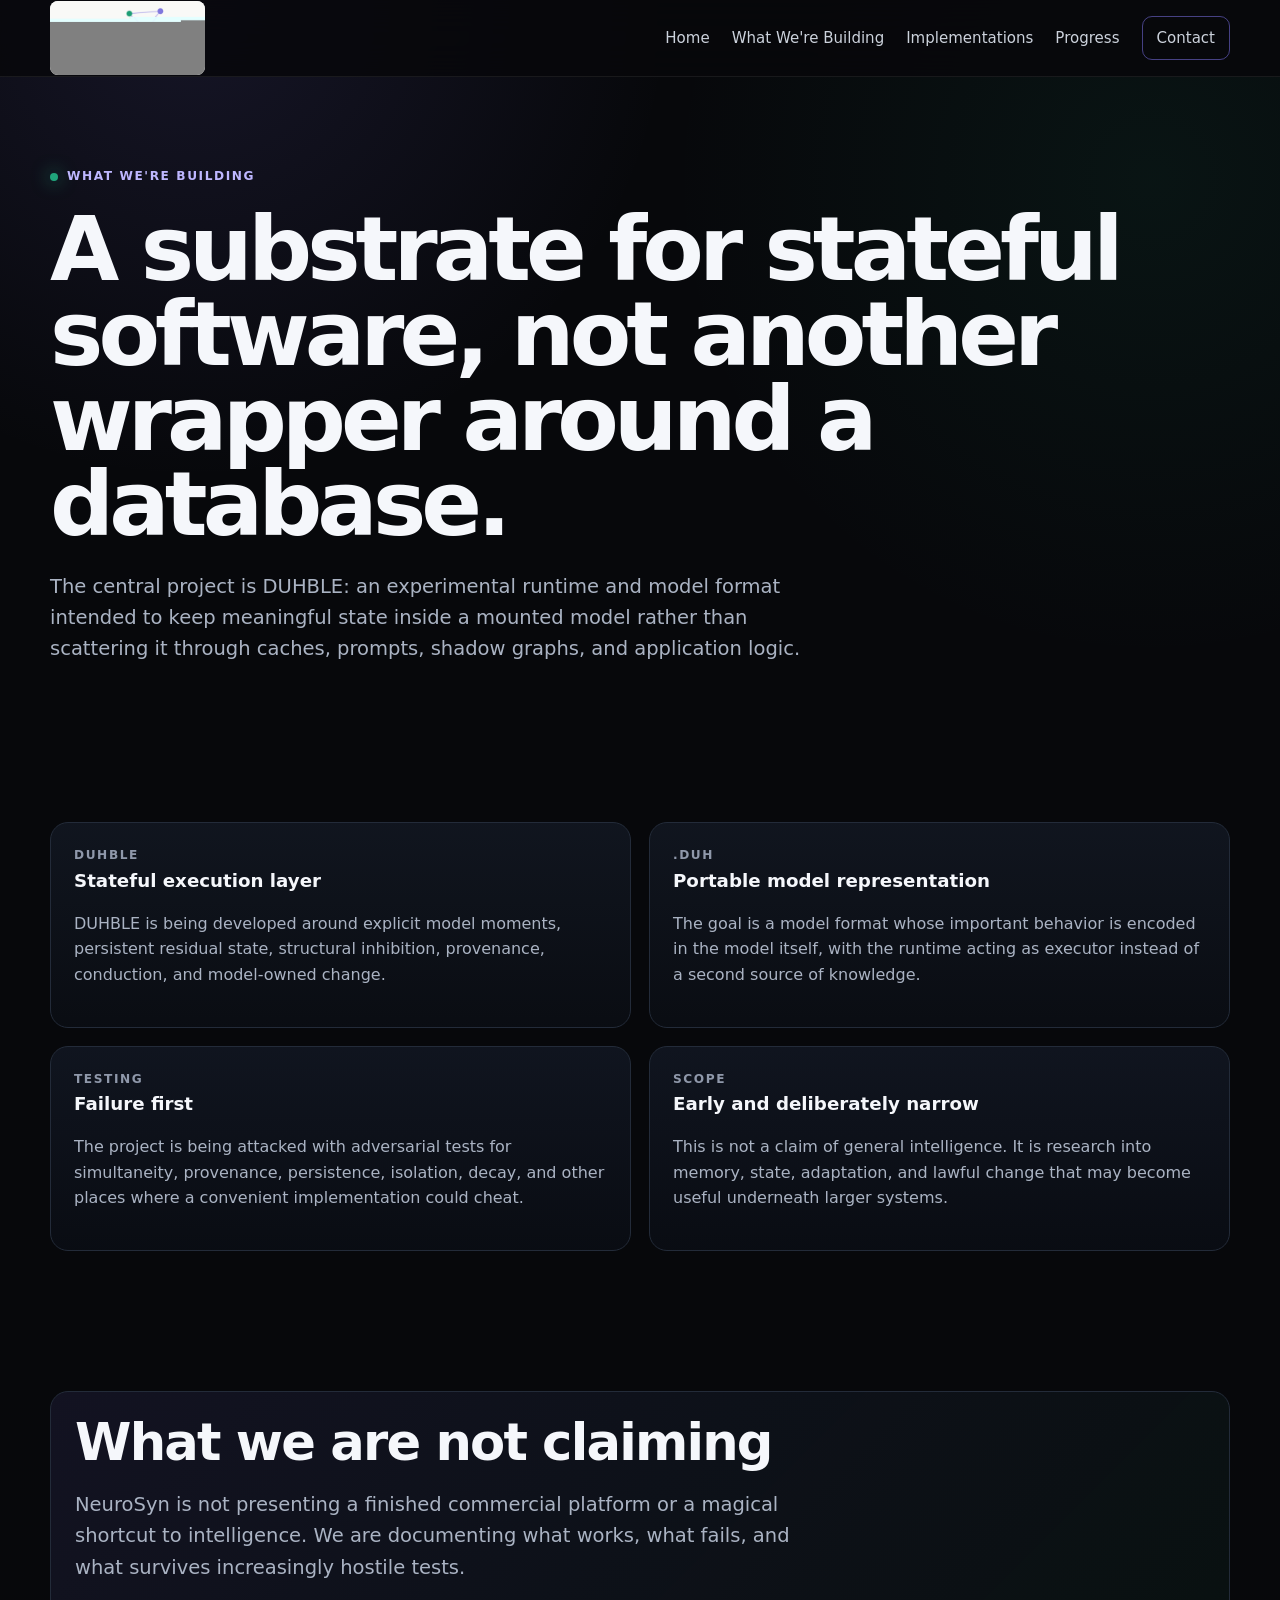
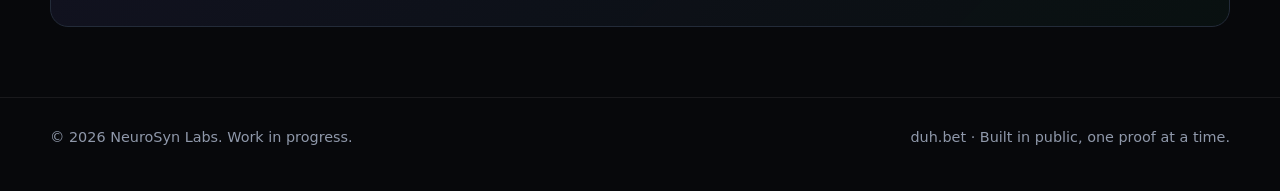
==== docs/about.html @ d7dad7be "Add What We're Building page" ====
<!doctype html><html lang="en"><head><meta charset="utf-8"><meta name="viewport" content="width=device-width,initial-scale=1"><title>What We're Building · NeuroSyn Labs</title><meta name="description" content="What NeuroSyn Labs is building with DUHBLE."><link rel="stylesheet" href="site.css"></head><body><header><div class="wrap nav"><a class="brand" href="index.html"><img src="assets/neurosyn-logo.png" alt="NeuroSyn Labs"></a><nav class="navlinks"><a href="index.html">Home</a><a href="about.html">What We're Building</a><a href="implementations.html">Implementations</a><a href="progress.html">Progress</a><a class="nav-cta" href="contact.html">Contact</a></nav></div></header><main><section class="pagehero"><div class="wrap"><div class="eyebrow"><span class="dot"></span>What we're building</div><h1>A substrate for stateful software, not another wrapper around a database.</h1><p class="lede">The central project is DUHBLE: an experimental runtime and model format intended to keep meaningful state inside a mounted model rather than scattering it through caches, prompts, shadow graphs, and application logic.</p></div></section><section><div class="wrap grid2"><article class="card"><div class="kicker">DUHBLE</div><h3>Stateful execution layer</h3><p>DUHBLE is being developed around explicit model moments, persistent residual state, structural inhibition, provenance, conduction, and model-owned change.</p></article><article class="card"><div class="kicker">.duh</div><h3>Portable model representation</h3><p>The goal is a model format whose important behavior is encoded in the model itself, with the runtime acting as executor instead of a second source of knowledge.</p></article><article class="card"><div class="kicker">Testing</div><h3>Failure first</h3><p>The project is being attacked with adversarial tests for simultaneity, provenance, persistence, isolation, decay, and other places where a convenient implementation could cheat.</p></article><article class="card"><div class="kicker">Scope</div><h3>Early and deliberately narrow</h3><p>This is not a claim of general intelligence. It is research into memory, state, adaptation, and lawful change that may become useful underneath larger systems.</p></article></div></section><section><div class="wrap notice"><h2>What we are not claiming</h2><p class="lede">NeuroSyn is not presenting a finished commercial platform or a magical shortcut to intelligence. We are documenting what works, what fails, and what survives increasingly hostile tests.</p></div></section></main><footer><div class="wrap footer-row"><span>© 2026 NeuroSyn Labs. Work in progress.</span><span>duh.bet · Built in public, one proof at a time.</span></div></footer></body></html>
---- docs/site.css ----
:root{--bg:#07080b;--panel:#10141d;--line:#232b39;--text:#f5f7fb;--muted:#aab3c3;--purple:#7b6fe5;--green:#20a67c;--max:1180px}*{box-sizing:border-box}html{scroll-behavior:smooth}body{margin:0;font-family:Inter,system-ui,-apple-system,BlinkMacSystemFont,"Segoe UI",sans-serif;background:radial-gradient(circle at 15% 0,rgba(123,111,229,.13),transparent 30rem),radial-gradient(circle at 90% 10%,rgba(32,166,124,.08),transparent 30rem),var(--bg);color:var(--text);line-height:1.6}a{color:inherit;text-decoration:none}img{max-width:100%;display:block}.wrap{width:min(calc(100% - 34px),var(--max));margin:auto}header{position:sticky;top:0;z-index:20;background:rgba(7,8,11,.86);backdrop-filter:blur(18px);border-bottom:1px solid rgba(255,255,255,.07)}.nav{min-height:76px;display:flex;align-items:center;justify-content:space-between;gap:24px}.brand img{width:155px;background:#f7f7f5;border-radius:8px}.navlinks{display:flex;gap:22px;align-items:center;color:#ccd2dc;font-size:.94rem}.navlinks a:hover{color:white}.nav-cta{padding:9px 14px;border:1px solid rgba(123,111,229,.55);border-radius:10px}.hero,.pagehero{padding:86px 0 68px}.hero-grid{display:grid;grid-template-columns:1.05fr .95fr;gap:58px;align-items:center}.eyebrow{display:inline-flex;align-items:center;gap:9px;color:#beb7ff;font-size:.76rem;font-weight:800;letter-spacing:.13em;text-transform:uppercase}.dot{width:8px;height:8px;border-radius:50%;background:var(--green);box-shadow:0 0 18px var(--green)}h1{font-size:clamp(3rem,7vw,6.3rem);line-height:.95;letter-spacing:-.055em;margin:18px 0 24px}h2{font-size:clamp(2rem,4vw,3.2rem);line-height:1.05;letter-spacing:-.035em;margin:0 0 18px}h3{margin:0 0 8px;font-size:1.14rem}.lede,.sectionhead p,.card p,.step p{color:var(--muted)}.lede{font-size:clamp(1.05rem,2vw,1.22rem);max-width:760px}.accent{color:#a89fff}.actions{display:flex;gap:12px;flex-wrap:wrap;margin-top:30px}.btn{display:inline-flex;align-items:center;justify-content:center;min-height:46px;padding:0 18px;border-radius:11px;border:1px solid var(--line);background:#111722;font-weight:800}.btn.primary{background:linear-gradient(135deg,var(--purple),#5c54c6);border-color:transparent}.hero-card,.card,.notice,.step,.contact-link{background:linear-gradient(180deg,rgba(17,22,32,.94),rgba(10,13,19,.94));border:1px solid var(--line);border-radius:18px}.hero-card{padding:26px}.hero-logo{background:#f7f7f5;border-radius:16px;padding:22px}.mini-grid{display:grid;grid-template-columns:1fr 1fr;gap:12px;margin-top:14px}.mini{background:#0a0d13;border:1px solid var(--line);border-radius:13px;padding:15px}.mini strong,.mini span{display:block}.mini span{font-size:.88rem;color:var(--muted)}section{padding:70px 0}.sectionhead{max-width:760px;margin-bottom:32px}.kicker{color:#8f98aa;font-size:.76rem;font-weight:800;letter-spacing:.13em;text-transform:uppercase}.grid3,.grid2{display:grid;gap:18px}.grid3{grid-template-columns:repeat(3,1fr)}.grid2{grid-template-columns:repeat(2,1fr)}.card{padding:23px}.notice{padding:24px;background:linear-gradient(135deg,rgba(123,111,229,.1),rgba(32,166,124,.05))}.status{display:inline-flex;gap:8px;align-items:center;color:#87e6c4;font-size:.83rem;font-weight:800}.timeline{display:grid;gap:14px}.step{padding:20px;display:grid;grid-template-columns:62px 1fr;gap:18px}.num{font-size:1.35rem;color:#9289ff;font-weight:900}.contact-grid{display:grid;grid-template-columns:1fr 1fr;gap:18px}.contact-link{display:flex;justify-content:space-between;align-items:center;padding:18px 20px}.contact-link small{display:block;color:var(--muted)}footer{border-top:1px solid rgba(255,255,255,.07);padding:28px 0 42px;color:#8f98aa;font-size:.9rem}.footer-row{display:flex;justify-content:space-between;gap:24px;flex-wrap:wrap}@media(max-width:820px){.navlinks{display:none}.brand img{width:140px}.hero,.pagehero{padding-top:56px}.hero-grid,.grid3,.grid2,.contact-grid{grid-template-columns:1fr}.mini-grid{grid-template-columns:1fr 1fr}}
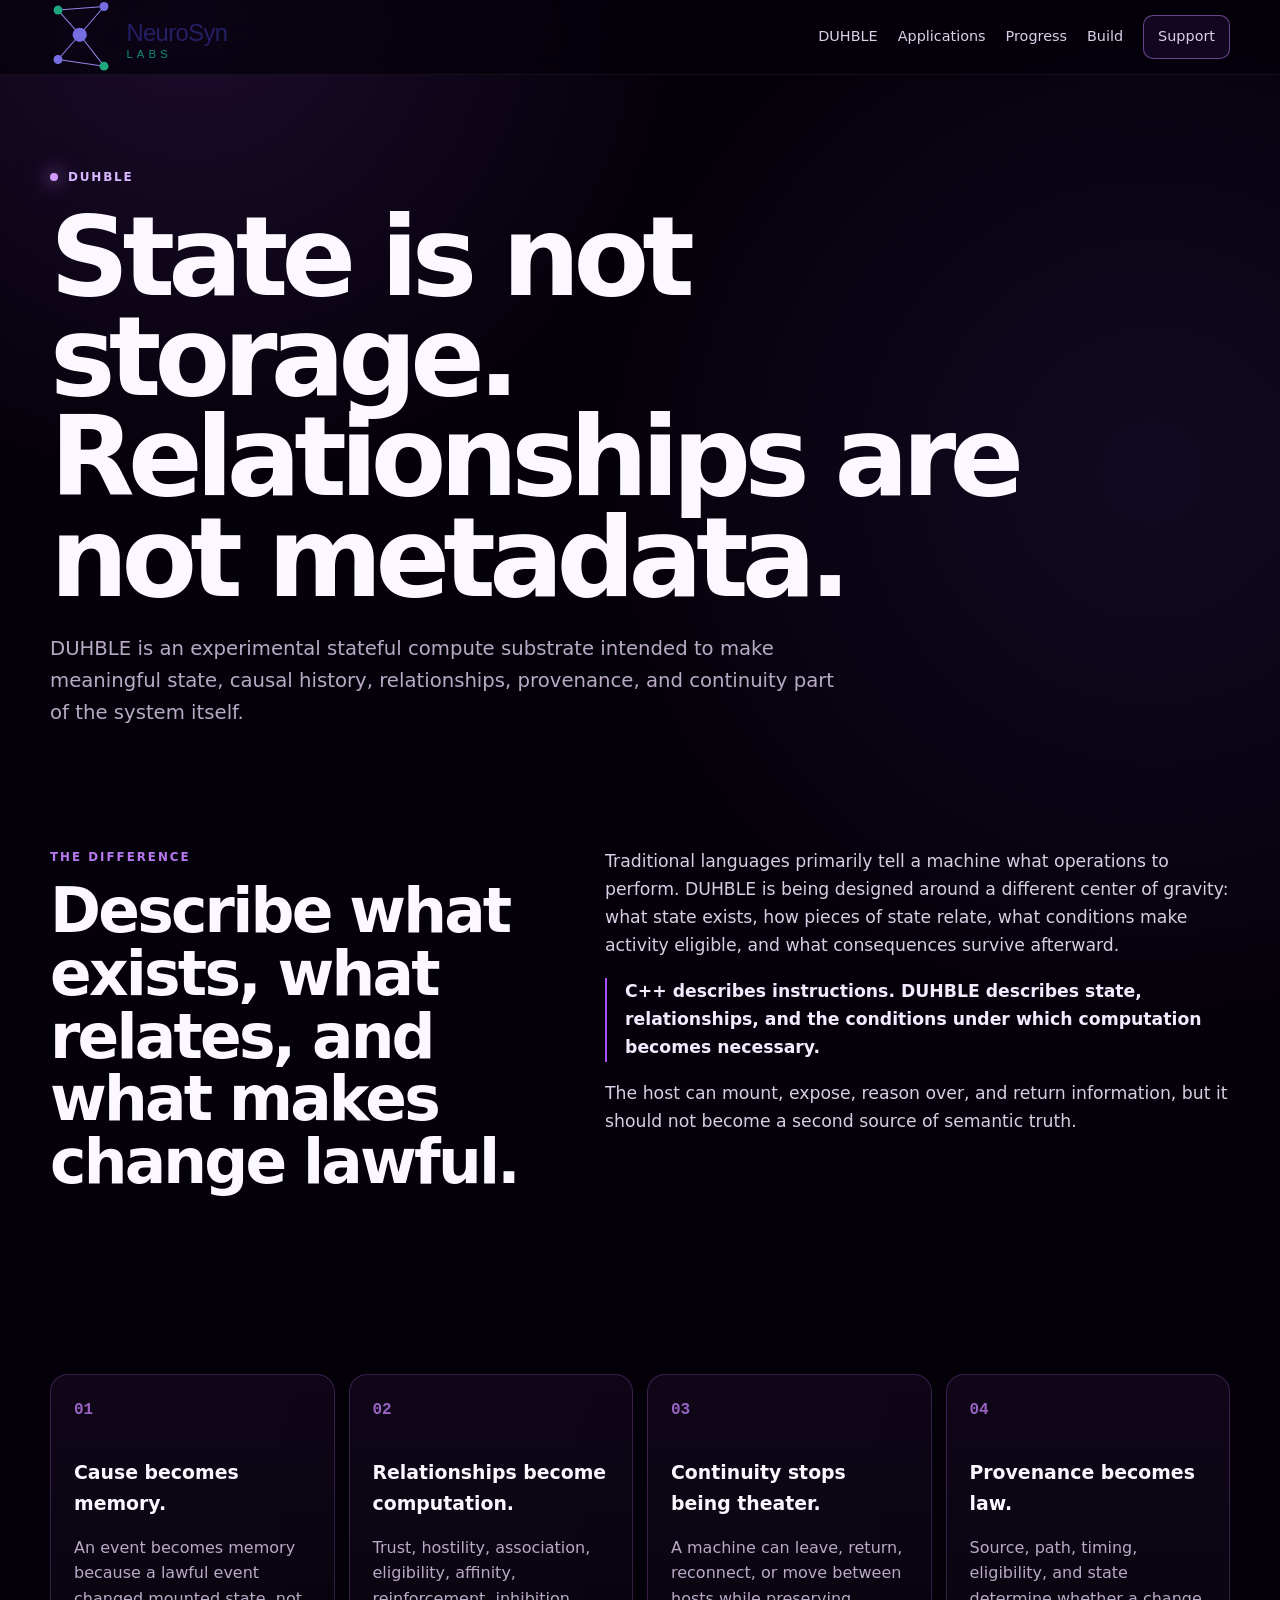
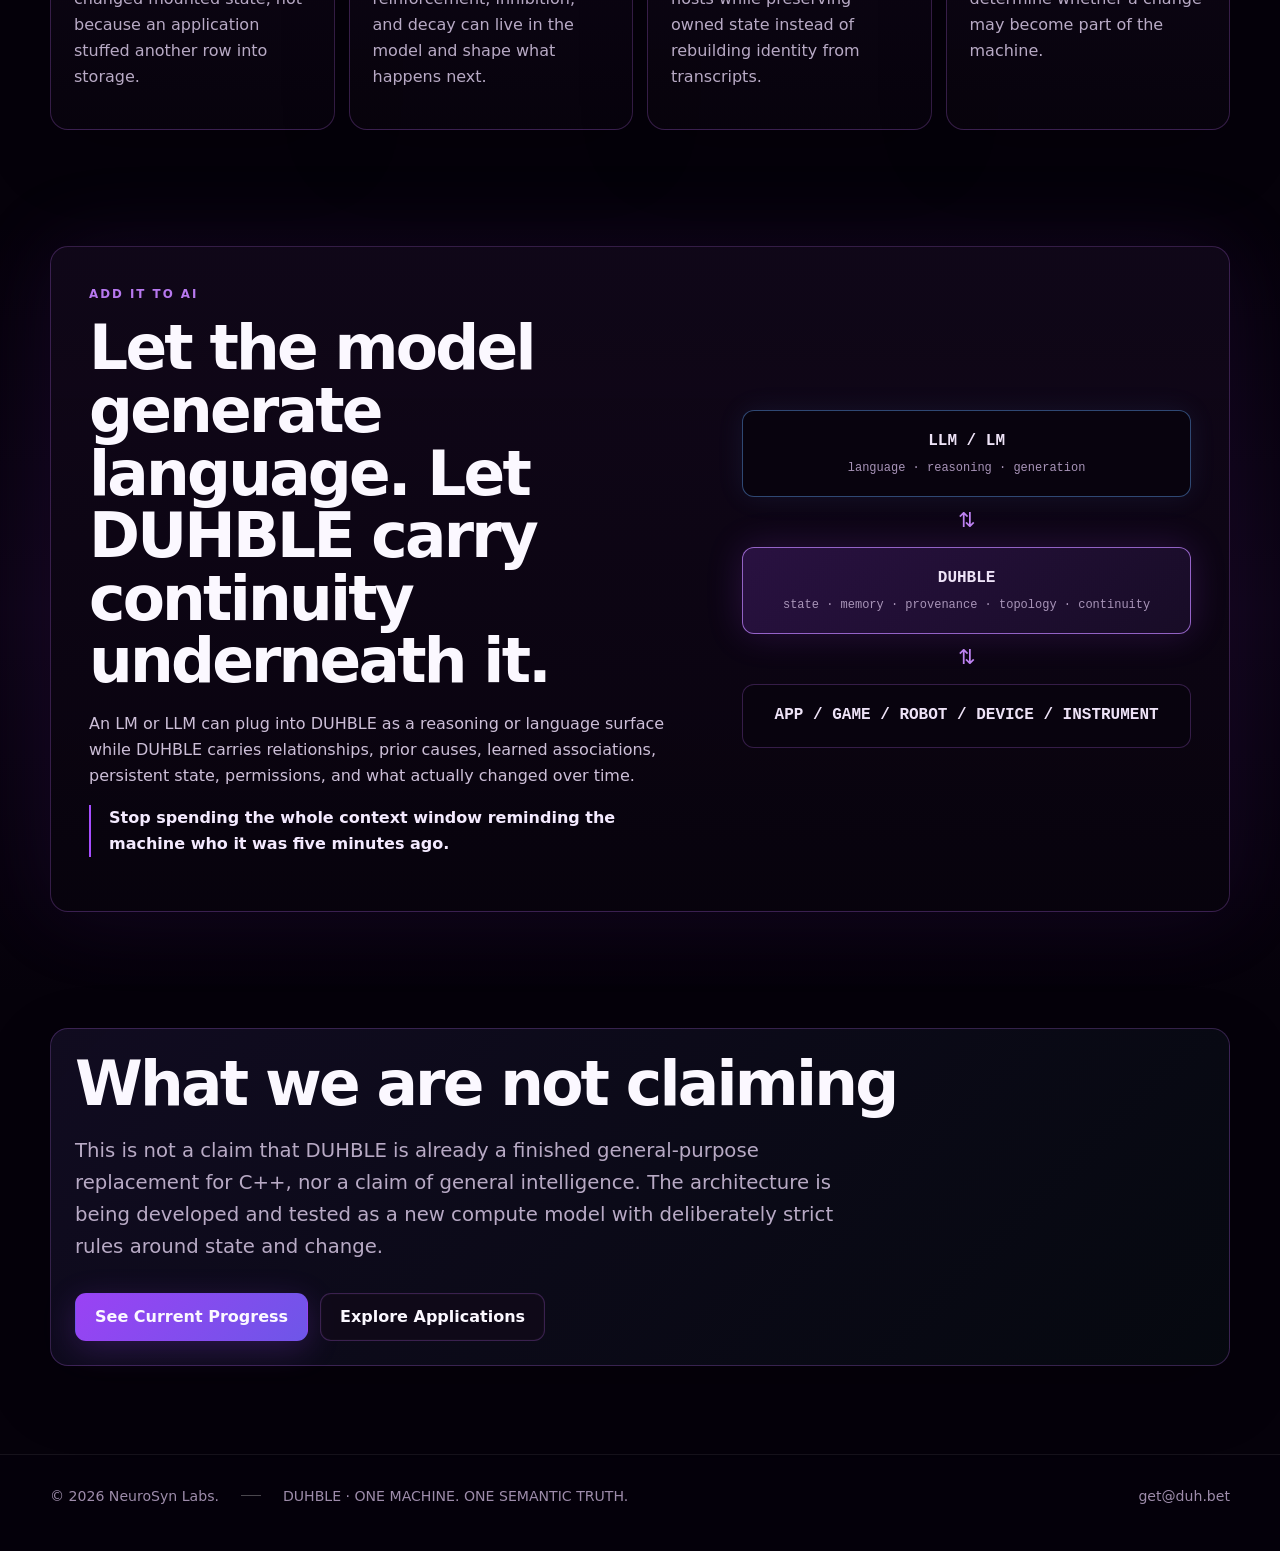
==== commit e5166541: "Expand DUHBLE architecture into dedicated page" ====
--- a/docs/about.html
+++ b/docs/about.html
@@ -1 +1,23 @@
-<!doctype html><html lang="en"><head><meta charset="utf-8"><meta name="viewport" content="width=device-width,initial-scale=1"><title>What We're Building · NeuroSyn Labs</title><meta name="description" content="What NeuroSyn Labs is building with DUHBLE."><link rel="stylesheet" href="site.css"></head><body><header><div class="wrap nav"><a class="brand" href="index.html"><img src="assets/neurosyn-logo.png" alt="NeuroSyn Labs"></a><nav class="navlinks"><a href="index.html">Home</a><a href="about.html">What We're Building</a><a href="implementations.html">Implementations</a><a href="progress.html">Progress</a><a class="nav-cta" href="contact.html">Contact</a></nav></div></header><main><section class="pagehero"><div class="wrap"><div class="eyebrow"><span class="dot"></span>What we're building</div><h1>A substrate for stateful software, not another wrapper around a database.</h1><p class="lede">The central project is DUHBLE: an experimental runtime and model format intended to keep meaningful state inside a mounted model rather than scattering it through caches, prompts, shadow graphs, and application logic.</p></div></section><section><div class="wrap grid2"><article class="card"><div class="kicker">DUHBLE</div><h3>Stateful execution layer</h3><p>DUHBLE is being developed around explicit model moments, persistent residual state, structural inhibition, provenance, conduction, and model-owned change.</p></article><article class="card"><div class="kicker">.duh</div><h3>Portable model representation</h3><p>The goal is a model format whose important behavior is encoded in the model itself, with the runtime acting as executor instead of a second source of knowledge.</p></article><article class="card"><div class="kicker">Testing</div><h3>Failure first</h3><p>The project is being attacked with adversarial tests for simultaneity, provenance, persistence, isolation, decay, and other places where a convenient implementation could cheat.</p></article><article class="card"><div class="kicker">Scope</div><h3>Early and deliberately narrow</h3><p>This is not a claim of general intelligence. It is research into memory, state, adaptation, and lawful change that may become useful underneath larger systems.</p></article></div></section><section><div class="wrap notice"><h2>What we are not claiming</h2><p class="lede">NeuroSyn is not presenting a finished commercial platform or a magical shortcut to intelligence. We are documenting what works, what fails, and what survives increasingly hostile tests.</p></div></section></main><footer><div class="wrap footer-row"><span>© 2026 NeuroSyn Labs. Work in progress.</span><span>duh.bet · Built in public, one proof at a time.</span></div></footer></body></html>+<!doctype html>
+<html lang="en">
+<head><meta charset="utf-8"><meta name="viewport" content="width=device-width,initial-scale=1"><title>DUHBLE · NeuroSyn Labs</title><meta name="description" content="DUHBLE is a stateful compute model built around relationships, provenance, persistent state, and lawful change."><link rel="stylesheet" href="site.css"></head>
+<body>
+<header><div class="wrap nav"><a class="brand" href="index.html"><img src="assets/neurosyn-logo.png" alt="NeuroSyn Labs"></a><nav class="navlinks"><a href="about.html">DUHBLE</a><a href="implementations.html">Applications</a><a href="progress.html">Progress</a><a href="build.html">Build</a><a class="nav-cta" href="support.html">Support</a></nav></div></header>
+<main>
+<section class="pagehero"><div class="wrap"><div class="eyebrow"><span class="dot"></span>DUHBLE</div><h1>State is not storage. Relationships are not metadata.</h1><p class="lede">DUHBLE is an experimental stateful compute substrate intended to make meaningful state, causal history, relationships, provenance, and continuity part of the system itself.</p></div></section>
+
+<section class="page-section"><div class="wrap split"><div><div class="kicker">THE DIFFERENCE</div><h2>Describe what exists, what relates, and what makes change lawful.</h2></div><div class="big-copy"><p>Traditional languages primarily tell a machine what operations to perform. DUHBLE is being designed around a different center of gravity: what state exists, how pieces of state relate, what conditions make activity eligible, and what consequences survive afterward.</p><p class="manifesto-line">C++ describes instructions. DUHBLE describes state, relationships, and the conditions under which computation becomes necessary.</p><p>The host can mount, expose, reason over, and return information, but it should not become a second source of semantic truth.</p></div></div></section>
+
+<section class="page-section"><div class="wrap principle-grid">
+<article class="glass-card"><span class="card-index">01</span><h3>Cause becomes memory.</h3><p>An event becomes memory because a lawful event changed mounted state, not because an application stuffed another row into storage.</p></article>
+<article class="glass-card"><span class="card-index">02</span><h3>Relationships become computation.</h3><p>Trust, hostility, association, eligibility, affinity, reinforcement, inhibition, and decay can live in the model and shape what happens next.</p></article>
+<article class="glass-card"><span class="card-index">03</span><h3>Continuity stops being theater.</h3><p>A machine can leave, return, reconnect, or move between hosts while preserving owned state instead of rebuilding identity from transcripts.</p></article>
+<article class="glass-card"><span class="card-index">04</span><h3>Provenance becomes law.</h3><p>Source, path, timing, eligibility, and state determine whether a change may become part of the machine.</p></article>
+</div></section>
+
+<section class="llm-section page-section"><div class="wrap feature-panel"><div class="feature-copy"><div class="kicker">ADD IT TO AI</div><h2>Let the model generate language. Let DUHBLE carry continuity underneath it.</h2><p>An LM or LLM can plug into DUHBLE as a reasoning or language surface while DUHBLE carries relationships, prior causes, learned associations, persistent state, permissions, and what actually changed over time.</p><p class="manifesto-line">Stop spending the whole context window reminding the machine who it was five minutes ago.</p></div><div class="stack-diagram"><div class="stack-box top-box">LLM / LM<div>language · reasoning · generation</div></div><div class="stack-arrow">⇅</div><div class="stack-box core-box">DUHBLE<div>state · memory · provenance · topology · continuity</div></div><div class="stack-arrow">⇅</div><div class="stack-box">APP / GAME / ROBOT / DEVICE / INSTRUMENT</div></div></div></section>
+
+<section class="page-section"><div class="wrap notice"><h2>What we are not claiming</h2><p class="lede">This is not a claim that DUHBLE is already a finished general-purpose replacement for C++, nor a claim of general intelligence. The architecture is being developed and tested as a new compute model with deliberately strict rules around state and change.</p><div class="actions"><a class="btn primary" href="progress.html">See Current Progress</a><a class="btn" href="implementations.html">Explore Applications</a></div></div></section>
+</main>
+<footer><div class="wrap footer-row"><span>© 2026 NeuroSyn Labs.</span><hr><span>DUHBLE · ONE MACHINE. ONE SEMANTIC TRUTH.</span><a href="mailto:get@duh.bet">get@duh.bet</a></div></footer>
+</body></html>
--- a/docs/site.css
+++ b/docs/site.css
@@ -1 +1,5 @@
-:root{--bg:#07080b;--panel:#10141d;--line:#232b39;--text:#f5f7fb;--muted:#aab3c3;--purple:#7b6fe5;--green:#20a67c;--max:1180px}*{box-sizing:border-box}html{scroll-behavior:smooth}body{margin:0;font-family:Inter,system-ui,-apple-system,BlinkMacSystemFont,"Segoe UI",sans-serif;background:radial-gradient(circle at 15% 0,rgba(123,111,229,.13),transparent 30rem),radial-gradient(circle at 90% 10%,rgba(32,166,124,.08),transparent 30rem),var(--bg);color:var(--text);line-height:1.6}a{color:inherit;text-decoration:none}img{max-width:100%;display:block}.wrap{width:min(calc(100% - 34px),var(--max));margin:auto}header{position:sticky;top:0;z-index:20;background:rgba(7,8,11,.86);backdrop-filter:blur(18px);border-bottom:1px solid rgba(255,255,255,.07)}.nav{min-height:76px;display:flex;align-items:center;justify-content:space-between;gap:24px}.brand img{width:155px;background:#f7f7f5;border-radius:8px}.navlinks{display:flex;gap:22px;align-items:center;color:#ccd2dc;font-size:.94rem}.navlinks a:hover{color:white}.nav-cta{padding:9px 14px;border:1px solid rgba(123,111,229,.55);border-radius:10px}.hero,.pagehero{padding:86px 0 68px}.hero-grid{display:grid;grid-template-columns:1.05fr .95fr;gap:58px;align-items:center}.eyebrow{display:inline-flex;align-items:center;gap:9px;color:#beb7ff;font-size:.76rem;font-weight:800;letter-spacing:.13em;text-transform:uppercase}.dot{width:8px;height:8px;border-radius:50%;background:var(--green);box-shadow:0 0 18px var(--green)}h1{font-size:clamp(3rem,7vw,6.3rem);line-height:.95;letter-spacing:-.055em;margin:18px 0 24px}h2{font-size:clamp(2rem,4vw,3.2rem);line-height:1.05;letter-spacing:-.035em;margin:0 0 18px}h3{margin:0 0 8px;font-size:1.14rem}.lede,.sectionhead p,.card p,.step p{color:var(--muted)}.lede{font-size:clamp(1.05rem,2vw,1.22rem);max-width:760px}.accent{color:#a89fff}.actions{display:flex;gap:12px;flex-wrap:wrap;margin-top:30px}.btn{display:inline-flex;align-items:center;justify-content:center;min-height:46px;padding:0 18px;border-radius:11px;border:1px solid var(--line);background:#111722;font-weight:800}.btn.primary{background:linear-gradient(135deg,var(--purple),#5c54c6);border-color:transparent}.hero-card,.card,.notice,.step,.contact-link{background:linear-gradient(180deg,rgba(17,22,32,.94),rgba(10,13,19,.94));border:1px solid var(--line);border-radius:18px}.hero-card{padding:26px}.hero-logo{background:#f7f7f5;border-radius:16px;padding:22px}.mini-grid{display:grid;grid-template-columns:1fr 1fr;gap:12px;margin-top:14px}.mini{background:#0a0d13;border:1px solid var(--line);border-radius:13px;padding:15px}.mini strong,.mini span{display:block}.mini span{font-size:.88rem;color:var(--muted)}section{padding:70px 0}.sectionhead{max-width:760px;margin-bottom:32px}.kicker{color:#8f98aa;font-size:.76rem;font-weight:800;letter-spacing:.13em;text-transform:uppercase}.grid3,.grid2{display:grid;gap:18px}.grid3{grid-template-columns:repeat(3,1fr)}.grid2{grid-template-columns:repeat(2,1fr)}.card{padding:23px}.notice{padding:24px;background:linear-gradient(135deg,rgba(123,111,229,.1),rgba(32,166,124,.05))}.status{display:inline-flex;gap:8px;align-items:center;color:#87e6c4;font-size:.83rem;font-weight:800}.timeline{display:grid;gap:14px}.step{padding:20px;display:grid;grid-template-columns:62px 1fr;gap:18px}.num{font-size:1.35rem;color:#9289ff;font-weight:900}.contact-grid{display:grid;grid-template-columns:1fr 1fr;gap:18px}.contact-link{display:flex;justify-content:space-between;align-items:center;padding:18px 20px}.contact-link small{display:block;color:var(--muted)}footer{border-top:1px solid rgba(255,255,255,.07);padding:28px 0 42px;color:#8f98aa;font-size:.9rem}.footer-row{display:flex;justify-content:space-between;gap:24px;flex-wrap:wrap}@media(max-width:820px){.navlinks{display:none}.brand img{width:140px}.hero,.pagehero{padding-top:56px}.hero-grid,.grid3,.grid2,.contact-grid{grid-template-columns:1fr}.mini-grid{grid-template-columns:1fr 1fr}}+:root{--bg:#05010a;--panel:#0d0713;--panel2:#14091f;--line:rgba(195,112,255,.24);--line2:rgba(205,132,255,.48);--text:#fbf8ff;--muted:#b8aac5;--purple:#a64dff;--purple2:#d29cff;--violet:#755cff;--green:#69ffc8;--red:#ff6378;--blue:#64a8ff;--max:1180px}*{box-sizing:border-box}html{scroll-behavior:smooth}body{margin:0;font-family:Inter,ui-sans-serif,system-ui,-apple-system,BlinkMacSystemFont,"Segoe UI",sans-serif;background:radial-gradient(circle at 15% 0,rgba(166,77,255,.15),transparent 30rem),radial-gradient(circle at 90% 15%,rgba(117,92,255,.10),transparent 34rem),var(--bg);color:var(--text);line-height:1.62;overflow-x:hidden}a{color:inherit;text-decoration:none}img{max-width:100%;display:block}.wrap{width:min(calc(100% - 36px),var(--max));margin:auto}#matrix{position:fixed;inset:0;z-index:-3;width:100%;height:100%;opacity:.46;pointer-events:none}.matrix-fade{position:fixed;inset:0;z-index:-2;pointer-events:none;background:linear-gradient(180deg,rgba(5,1,10,.10),rgba(5,1,10,.74) 34%,rgba(5,1,10,.94) 100%),radial-gradient(circle at 50% 5%,transparent 0,rgba(5,1,10,.25) 50%,rgba(5,1,10,.7) 100%)}header,.site-header{position:sticky;top:0;z-index:30;background:rgba(5,1,10,.73);backdrop-filter:blur(18px);border-bottom:1px solid rgba(255,255,255,.06)}.nav{min-height:74px;display:flex;align-items:center;justify-content:space-between;gap:24px}.brand{display:inline-flex;align-items:center}.brand img{content:url("assets/neurosyn-logo.svg");width:190px;height:auto;background:transparent;border-radius:0;padding:0;filter:drop-shadow(0 0 14px rgba(166,77,255,.12))}.navlinks{display:flex;gap:20px;align-items:center;color:#dccfe8;font-size:.9rem}.navlinks a{transition:.2s ease}.navlinks a:hover{color:#fff;text-shadow:0 0 18px rgba(184,103,255,.8)}.nav-cta{padding:9px 14px;border:1px solid var(--line2);border-radius:10px;background:rgba(166,77,255,.09)}section{position:relative}.hero,.pagehero{padding:88px 0 72px}.mega-hero{min-height:calc(100vh - 74px);display:grid;align-items:center;padding:80px 0 58px}.hero-shell{max-width:1040px}.eyebrow{display:inline-flex;align-items:center;gap:10px;color:#d7b7ff;font-size:.75rem;font-weight:900;letter-spacing:.15em;text-transform:uppercase}.dot,.pulse-dot{width:8px;height:8px;border-radius:50%;background:var(--purple2);box-shadow:0 0 18px var(--purple2),0 0 34px var(--purple);animation:pulse 1.8s ease-in-out infinite}@keyframes pulse{50%{transform:scale(1.35);opacity:.65}}h1{font-size:clamp(3.25rem,8.6vw,7.65rem);line-height:.91;letter-spacing:-.062em;margin:18px 0 25px;max-width:1080px}h2{font-size:clamp(2rem,4.8vw,4.25rem);line-height:1.02;letter-spacing:-.045em;margin:0 0 18px}h3{margin:0 0 10px;font-size:1.18rem}.accent{color:#c184ff}.glow-word{text-shadow:0 0 24px rgba(166,77,255,.35),0 0 60px rgba(117,92,255,.20)}.lede,.sectionhead p,.card p,.step p,.glass-card p,.use-card p{color:var(--muted)}.lede{font-size:clamp(1.05rem,2vw,1.23rem);max-width:790px}.hero-hit{font-size:clamp(1.15rem,2.2vw,1.55rem);font-weight:850;letter-spacing:.02em;color:#eadffd}.hero-lede{max-width:930px}.actions{display:flex;gap:12px;flex-wrap:wrap;margin-top:30px}.btn{display:inline-flex;align-items:center;justify-content:center;min-height:48px;padding:0 19px;border-radius:11px;border:1px solid var(--line);background:rgba(17,10,25,.78);font-weight:900;transition:.2s ease;box-shadow:inset 0 0 0 1px rgba(255,255,255,.015)}.btn:hover{transform:translateY(-2px);border-color:var(--line2);box-shadow:0 10px 34px rgba(111,42,176,.20)}.btn.primary{background:linear-gradient(135deg,#9a42f4,#6e56e8);border-color:transparent;box-shadow:0 8px 32px rgba(153,66,244,.22)}.btn.ghost{background:transparent}.terminal-strip{margin-top:42px;padding:14px 16px;display:flex;gap:18px;flex-wrap:wrap;border:1px solid rgba(195,112,255,.19);border-radius:12px;background:rgba(7,2,12,.68);font-family:ui-monospace,SFMono-Regular,Menlo,Consolas,monospace;font-size:.74rem;letter-spacing:.08em;color:#be8ee9}.terminal-strip span:before{content:"> ";color:var(--green)}.section-space{padding:90px 0}.split{display:grid;grid-template-columns:.88fr 1.12fr;gap:64px;align-items:start}.big-copy{font-size:1.08rem;color:#d8cde1}.big-copy p{margin-top:0;margin-bottom:18px}.manifesto-line{color:#f4eaff!important;font-weight:850;border-left:2px solid var(--purple);padding-left:18px}.kicker{color:#b778ef;font-size:.74rem;font-weight:900;letter-spacing:.17em;text-transform:uppercase;margin-bottom:13px}.principle-grid{display:grid;grid-template-columns:repeat(4,1fr);gap:14px;margin-top:46px}.glass-card,.use-card,.feature-panel,.build-panel,.donate-panel,.hero-card,.card,.notice,.step,.contact-link,.page-link{background:linear-gradient(180deg,rgba(18,8,27,.86),rgba(8,3,13,.90));border:1px solid var(--line);border-radius:18px;box-shadow:0 24px 70px rgba(0,0,0,.18)}.glass-card{padding:23px;min-height:235px}.card-index{display:block;margin-bottom:34px;color:#9864c3;font-family:ui-monospace,SFMono-Regular,Menlo,Consolas,monospace;font-weight:900}.llm-section{background:linear-gradient(180deg,transparent,rgba(115,44,169,.07),transparent)}.feature-panel{padding:38px;display:grid;grid-template-columns:1.15fr .85fr;gap:46px;align-items:center;box-shadow:0 0 90px rgba(116,48,178,.12)}.feature-copy p{color:#cdbfd8}.stack-diagram{display:grid;justify-items:stretch;gap:8px;font-family:ui-monospace,SFMono-Regular,Menlo,Consolas,monospace}.stack-box{padding:18px;border:1px solid var(--line);border-radius:12px;background:#08030e;text-align:center;font-weight:900;color:#eee3f7}.stack-box div{font-size:.75rem;font-weight:500;color:#a894b8;margin-top:4px}.stack-box.top-box{border-color:rgba(100,168,255,.42);box-shadow:0 0 28px rgba(100,168,255,.09)}.stack-box.core-box{border-color:rgba(193,132,255,.72);background:linear-gradient(135deg,rgba(156,66,244,.20),rgba(82,47,131,.18));box-shadow:0 0 36px rgba(166,77,255,.18)}.stack-arrow{text-align:center;color:#be83f2;font-size:1.3rem}.sectionhead{max-width:850px;margin-bottom:34px}.sectionhead p{font-size:1.08rem}.app-grid{display:grid;grid-template-columns:repeat(3,1fr);gap:14px}.use-card{padding:24px;min-height:245px;transition:.25s ease}.use-card:hover{transform:translateY(-4px);border-color:rgba(201,128,255,.48);box-shadow:0 20px 54px rgba(90,23,140,.18)}.use-icon{font-size:1.55rem;color:#c783ff;margin-bottom:23px;text-shadow:0 0 24px rgba(166,77,255,.55)}.statement-section{text-align:center;padding-top:120px;padding-bottom:120px}.statement{max-width:1040px}.statement h2{margin-bottom:4px}.giant-line{font-size:clamp(2.8rem,7vw,6.6rem)}.statement p{max-width:760px;margin:25px auto 0;color:#c9bad4;font-size:1.08rem}.build-panel{padding:40px;display:grid;grid-template-columns:1.1fr .9fr;gap:46px;align-items:center}.build-emphasis{font-size:1.02rem;color:#ded2e7}.skill-cloud{display:flex;gap:8px;flex-wrap:wrap;margin-top:24px}.skill-cloud span{padding:7px 10px;border:1px solid rgba(194,113,255,.25);border-radius:999px;background:rgba(130,46,196,.08);font-family:ui-monospace,SFMono-Regular,Menlo,Consolas,monospace;font-size:.72rem;color:#cda4ef}.recruit-terminal{border:1px solid rgba(195,112,255,.31);border-radius:14px;background:#050108;overflow:hidden;box-shadow:0 0 50px rgba(127,39,190,.14)}.terminal-title{padding:11px 13px;border-bottom:1px solid rgba(255,255,255,.06);color:#a895b7;font-family:ui-monospace,SFMono-Regular,Menlo,Consolas,monospace;font-size:.72rem}.terminal-title span{display:inline-block;width:8px;height:8px;border-radius:50%;margin-right:6px;background:#74468e}.terminal-title span:first-child{background:var(--red)}.terminal-title span:nth-child(2){background:#ffd66b}.terminal-title span:nth-child(3){background:var(--green)}.recruit-terminal pre{margin:0;padding:24px;color:#cfa2f4;white-space:pre-wrap;font:600 .83rem/1.8 ui-monospace,SFMono-Regular,Menlo,Consolas,monospace}.donate-section{padding-top:35px}.donate-panel{padding:38px 40px;display:grid;grid-template-columns:1fr auto;gap:36px;align-items:center;background:linear-gradient(135deg,rgba(113,39,166,.22),rgba(20,8,31,.89));border-color:rgba(205,132,255,.34)}.donate-panel h2{font-size:clamp(2rem,4vw,3.45rem)}.donate-panel p{color:#c9bad4;max-width:760px}.donate-btn{background:linear-gradient(135deg,#a64dff,#6d55e8);border-color:transparent;padding:0 24px;white-space:nowrap}.reveal{opacity:0;transform:translateY(22px);transition:opacity .65s ease,transform .65s ease}.reveal.visible{opacity:1;transform:none}.hero-grid{display:grid;grid-template-columns:1.05fr .95fr;gap:58px;align-items:center}.hero-card{padding:26px}.hero-logo{background:#f7f7f5;border-radius:16px;padding:22px}.mini-grid{display:grid;grid-template-columns:1fr 1fr;gap:12px;margin-top:14px}.mini{background:#0a0d13;border:1px solid var(--line);border-radius:13px;padding:15px}.mini strong,.mini span{display:block}.mini span{font-size:.88rem;color:var(--muted)}.grid3,.grid2{display:grid;gap:18px}.grid3{grid-template-columns:repeat(3,1fr)}.grid2{grid-template-columns:repeat(2,1fr)}.card{padding:23px}.notice{padding:24px;background:linear-gradient(135deg,rgba(123,111,229,.1),rgba(32,166,124,.05))}.status{display:inline-flex;gap:8px;align-items:center;color:#87e6c4;font-size:.83rem;font-weight:800}.timeline{display:grid;gap:14px}.step{padding:20px;display:grid;grid-template-columns:62px 1fr;gap:18px}.num{font-size:1.35rem;color:#9289ff;font-weight:900}.contact-grid{display:grid;grid-template-columns:1fr 1fr;gap:18px}.contact-link{display:flex;justify-content:space-between;align-items:center;padding:18px 20px}.contact-link small{display:block;color:var(--muted)}footer{border-top:1px solid rgba(255,255,255,.07);padding:30px 0 44px;color:#9e8cab;font-size:.88rem;background:rgba(5,1,10,.5)}.footer-row{display:flex;justify-content:flex-start;align-items:center;gap:22px;flex-wrap:wrap}.footer-row hr{flex:0 0 20px!important;width:20px!important;margin:0!important;border:0!important;border-top:1px solid rgba(255,255,255,.28)!important}.footer-row a{margin-left:auto}.footer-row a:hover{color:#d6a5ff}
+
+.thesis{padding:34px 0 74px}.thesis-quote{max-width:1050px;margin:0;padding:34px 36px;border:1px solid rgba(205,132,255,.36);border-radius:22px;background:linear-gradient(135deg,rgba(166,77,255,.17),rgba(12,5,18,.88));font-size:clamp(1.55rem,3.5vw,3.15rem);line-height:1.18;letter-spacing:-.035em;font-weight:850;box-shadow:0 0 80px rgba(132,54,198,.14)}.thesis-quote .cpp{color:#a999b8}.thesis-quote .duhble{color:#ddb6ff;text-shadow:0 0 24px rgba(166,77,255,.25)}.page-directory{padding:26px 0 96px}.page-grid{display:grid;grid-template-columns:repeat(3,1fr);gap:14px}.page-link{padding:24px;min-height:210px;display:flex;flex-direction:column;justify-content:space-between;transition:.22s ease}.page-link:hover{transform:translateY(-4px);border-color:rgba(201,128,255,.52);box-shadow:0 22px 58px rgba(90,23,140,.2)}.page-link p{color:var(--muted);margin:0}.page-link .arrow{font-size:1.4rem;color:#c783ff}.compact-hero{min-height:unset;padding-bottom:28px}.page-section{padding:28px 0 88px}.subnav-note{color:#9f8dae;font-size:.9rem;margin-top:18px}
+
+@media(max-width:980px){.principle-grid{grid-template-columns:repeat(2,1fr)}.app-grid{grid-template-columns:repeat(2,1fr)}.split,.feature-panel,.build-panel{grid-template-columns:1fr}.recruit-terminal{max-width:640px}.page-grid{grid-template-columns:repeat(2,1fr)}}@media(max-width:760px){.navlinks{display:none}.brand img{width:170px}.hero,.pagehero{padding-top:58px}.mega-hero{min-height:auto;padding-top:72px}.section-space{padding:68px 0}.app-grid,.principle-grid,.grid3,.grid2,.contact-grid,.donate-panel,.page-grid{grid-template-columns:1fr}.glass-card,.use-card{min-height:auto}.feature-panel,.build-panel,.donate-panel{padding:26px}.donate-btn{white-space:normal}.terminal-strip{gap:10px}.statement-section{padding-top:86px;padding-bottom:86px}.thesis-quote{padding:26px 24px}}@media(prefers-reduced-motion:reduce){html{scroll-behavior:auto}.pulse-dot{animation:none}.reveal{opacity:1;transform:none;transition:none}.btn,.use-card,.page-link{transition:none}}
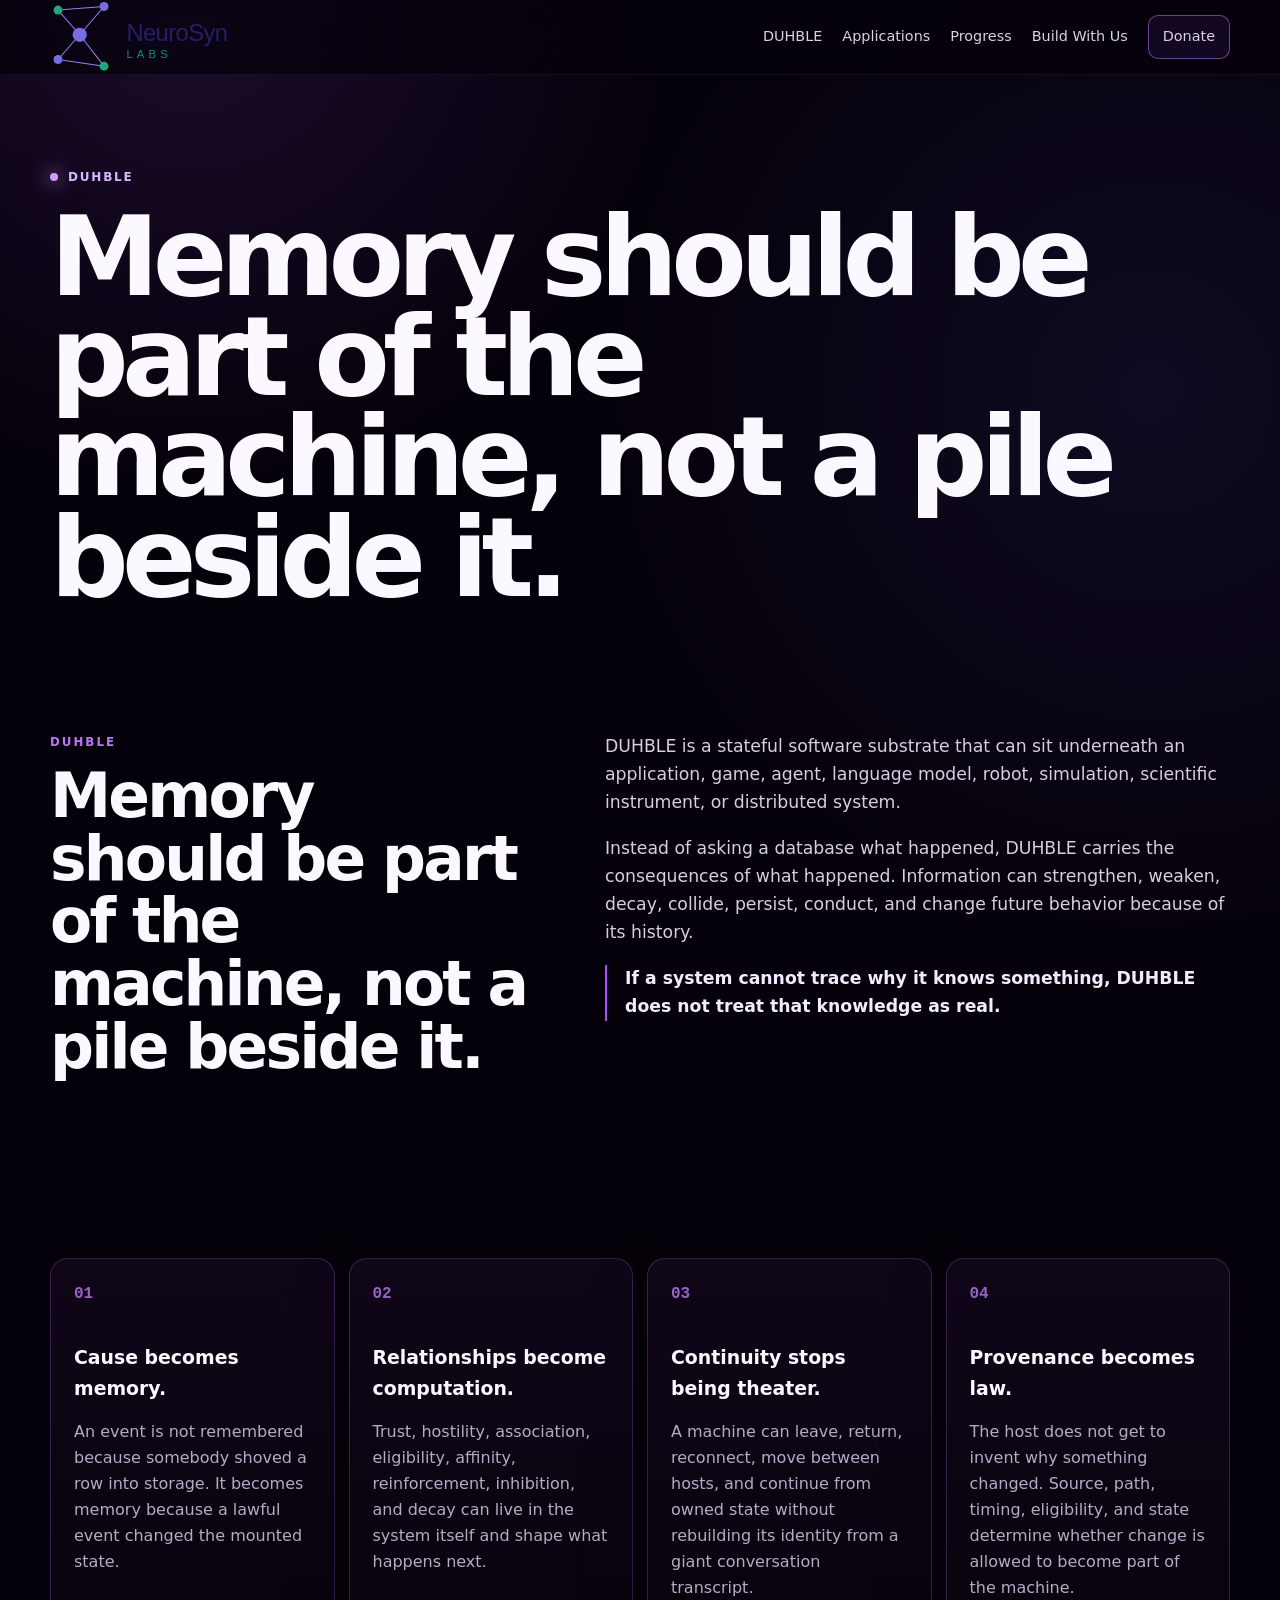
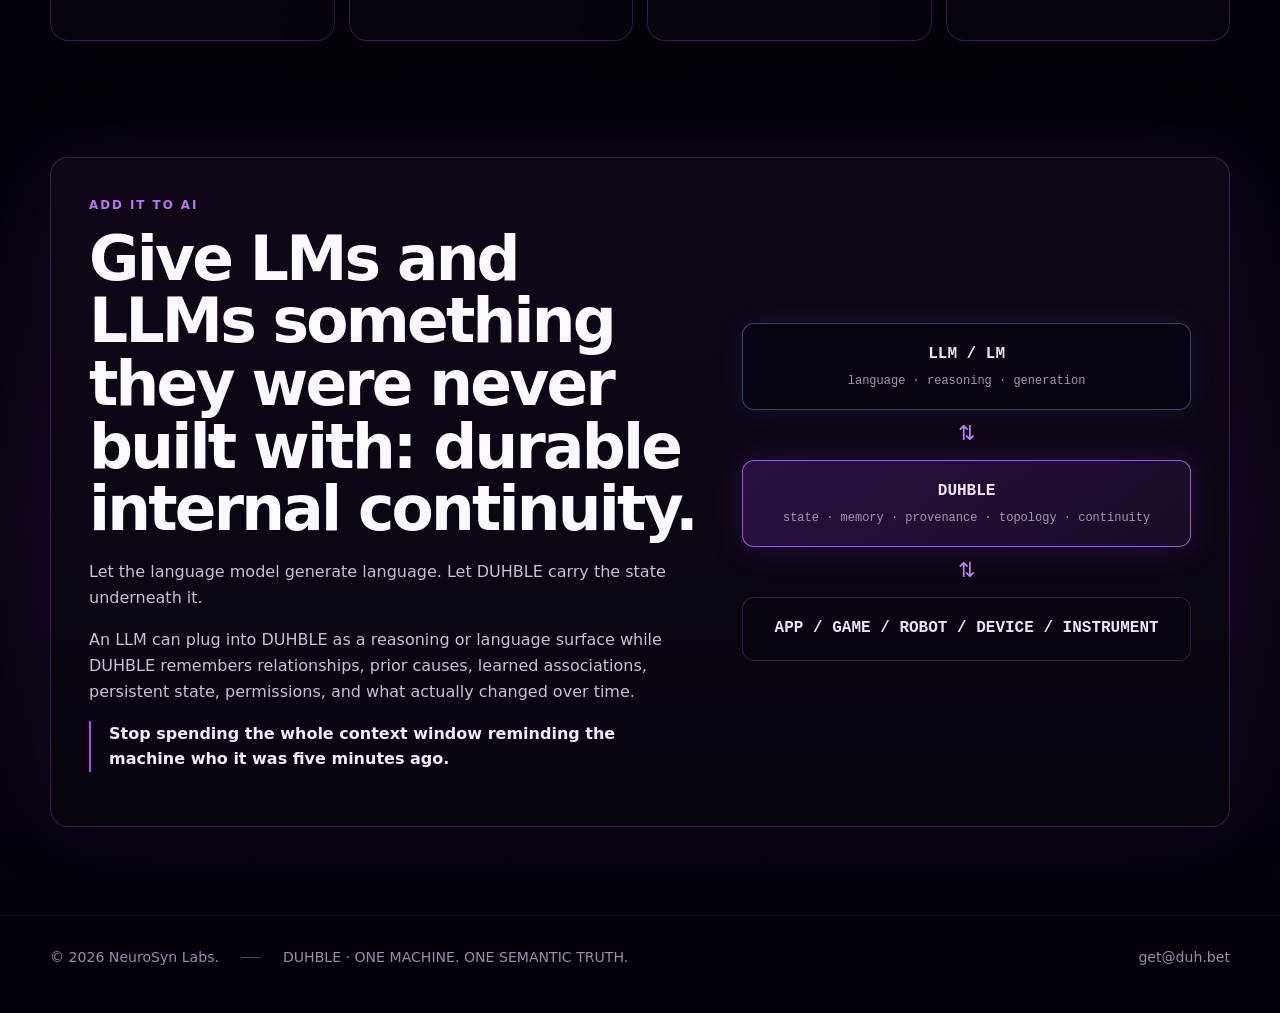
==== commit 143aeaa7: "Restore original DUHBLE copy while preserving multi-page structure" ====
--- a/docs/about.html
+++ b/docs/about.html
@@ -1,23 +1,41 @@
 <!doctype html>
 <html lang="en">
-<head><meta charset="utf-8"><meta name="viewport" content="width=device-width,initial-scale=1"><title>DUHBLE · NeuroSyn Labs</title><meta name="description" content="DUHBLE is a stateful compute model built around relationships, provenance, persistent state, and lawful change."><link rel="stylesheet" href="site.css"></head>
+<head><meta charset="utf-8"><meta name="viewport" content="width=device-width,initial-scale=1"><title>DUHBLE · NeuroSyn Labs</title><meta name="description" content="DUHBLE is the stateful substrate beneath machines that need memory, provenance, relationships, and continuity."><link rel="stylesheet" href="site.css"></head>
 <body>
-<header><div class="wrap nav"><a class="brand" href="index.html"><img src="assets/neurosyn-logo.png" alt="NeuroSyn Labs"></a><nav class="navlinks"><a href="about.html">DUHBLE</a><a href="implementations.html">Applications</a><a href="progress.html">Progress</a><a href="build.html">Build</a><a class="nav-cta" href="support.html">Support</a></nav></div></header>
+<header><div class="wrap nav"><a class="brand" href="index.html"><img src="assets/neurosyn-logo.png" alt="NeuroSyn Labs"></a><nav class="navlinks"><a href="about.html">DUHBLE</a><a href="implementations.html">Applications</a><a href="progress.html">Progress</a><a href="build.html">Build With Us</a><a class="nav-cta" href="support.html">Donate</a></nav></div></header>
 <main>
-<section class="pagehero"><div class="wrap"><div class="eyebrow"><span class="dot"></span>DUHBLE</div><h1>State is not storage. Relationships are not metadata.</h1><p class="lede">DUHBLE is an experimental stateful compute substrate intended to make meaningful state, causal history, relationships, provenance, and continuity part of the system itself.</p></div></section>
+<section class="pagehero"><div class="wrap"><div class="eyebrow"><span class="dot"></span>DUHBLE</div><h1>Memory should be part of the machine, not a pile beside it.</h1></div></section>
 
-<section class="page-section"><div class="wrap split"><div><div class="kicker">THE DIFFERENCE</div><h2>Describe what exists, what relates, and what makes change lawful.</h2></div><div class="big-copy"><p>Traditional languages primarily tell a machine what operations to perform. DUHBLE is being designed around a different center of gravity: what state exists, how pieces of state relate, what conditions make activity eligible, and what consequences survive afterward.</p><p class="manifesto-line">C++ describes instructions. DUHBLE describes state, relationships, and the conditions under which computation becomes necessary.</p><p>The host can mount, expose, reason over, and return information, but it should not become a second source of semantic truth.</p></div></div></section>
+<section class="page-section"><div class="wrap split">
+<div><div class="kicker">DUHBLE</div><h2>Memory should be part of the machine, not a pile beside it.</h2></div>
+<div class="big-copy">
+<p>DUHBLE is a stateful software substrate that can sit underneath an application, game, agent, language model, robot, simulation, scientific instrument, or distributed system.</p>
+<p>Instead of asking a database what happened, DUHBLE carries the consequences of what happened. Information can strengthen, weaken, decay, collide, persist, conduct, and change future behavior because of its history.</p>
+<p class="manifesto-line">If a system cannot trace why it knows something, DUHBLE does not treat that knowledge as real.</p>
+</div></div></section>
 
 <section class="page-section"><div class="wrap principle-grid">
-<article class="glass-card"><span class="card-index">01</span><h3>Cause becomes memory.</h3><p>An event becomes memory because a lawful event changed mounted state, not because an application stuffed another row into storage.</p></article>
-<article class="glass-card"><span class="card-index">02</span><h3>Relationships become computation.</h3><p>Trust, hostility, association, eligibility, affinity, reinforcement, inhibition, and decay can live in the model and shape what happens next.</p></article>
-<article class="glass-card"><span class="card-index">03</span><h3>Continuity stops being theater.</h3><p>A machine can leave, return, reconnect, or move between hosts while preserving owned state instead of rebuilding identity from transcripts.</p></article>
-<article class="glass-card"><span class="card-index">04</span><h3>Provenance becomes law.</h3><p>Source, path, timing, eligibility, and state determine whether a change may become part of the machine.</p></article>
+<article class="glass-card"><span class="card-index">01</span><h3>Cause becomes memory.</h3><p>An event is not remembered because somebody shoved a row into storage. It becomes memory because a lawful event changed the mounted state.</p></article>
+<article class="glass-card"><span class="card-index">02</span><h3>Relationships become computation.</h3><p>Trust, hostility, association, eligibility, affinity, reinforcement, inhibition, and decay can live in the system itself and shape what happens next.</p></article>
+<article class="glass-card"><span class="card-index">03</span><h3>Continuity stops being theater.</h3><p>A machine can leave, return, reconnect, move between hosts, and continue from owned state without rebuilding its identity from a giant conversation transcript.</p></article>
+<article class="glass-card"><span class="card-index">04</span><h3>Provenance becomes law.</h3><p>The host does not get to invent why something changed. Source, path, timing, eligibility, and state determine whether change is allowed to become part of the machine.</p></article>
 </div></section>
 
-<section class="llm-section page-section"><div class="wrap feature-panel"><div class="feature-copy"><div class="kicker">ADD IT TO AI</div><h2>Let the model generate language. Let DUHBLE carry continuity underneath it.</h2><p>An LM or LLM can plug into DUHBLE as a reasoning or language surface while DUHBLE carries relationships, prior causes, learned associations, persistent state, permissions, and what actually changed over time.</p><p class="manifesto-line">Stop spending the whole context window reminding the machine who it was five minutes ago.</p></div><div class="stack-diagram"><div class="stack-box top-box">LLM / LM<div>language · reasoning · generation</div></div><div class="stack-arrow">⇅</div><div class="stack-box core-box">DUHBLE<div>state · memory · provenance · topology · continuity</div></div><div class="stack-arrow">⇅</div><div class="stack-box">APP / GAME / ROBOT / DEVICE / INSTRUMENT</div></div></div></section>
-
-<section class="page-section"><div class="wrap notice"><h2>What we are not claiming</h2><p class="lede">This is not a claim that DUHBLE is already a finished general-purpose replacement for C++, nor a claim of general intelligence. The architecture is being developed and tested as a new compute model with deliberately strict rules around state and change.</p><div class="actions"><a class="btn primary" href="progress.html">See Current Progress</a><a class="btn" href="implementations.html">Explore Applications</a></div></div></section>
+<section class="llm-section page-section"><div class="wrap feature-panel">
+<div class="feature-copy">
+<div class="kicker">ADD IT TO AI</div>
+<h2>Give LMs and LLMs something they were never built with: durable internal continuity.</h2>
+<p>Let the language model generate language. Let DUHBLE carry the state underneath it.</p>
+<p>An LLM can plug into DUHBLE as a reasoning or language surface while DUHBLE remembers relationships, prior causes, learned associations, persistent state, permissions, and what actually changed over time.</p>
+<p class="manifesto-line">Stop spending the whole context window reminding the machine who it was five minutes ago.</p>
+</div>
+<div class="stack-diagram" aria-label="LLM and DUHBLE architecture concept">
+<div class="stack-box top-box">LLM / LM<div>language · reasoning · generation</div></div>
+<div class="stack-arrow">⇅</div>
+<div class="stack-box core-box">DUHBLE<div>state · memory · provenance · topology · continuity</div></div>
+<div class="stack-arrow">⇅</div>
+<div class="stack-box">APP / GAME / ROBOT / DEVICE / INSTRUMENT</div>
+</div></div></section>
 </main>
 <footer><div class="wrap footer-row"><span>© 2026 NeuroSyn Labs.</span><hr><span>DUHBLE · ONE MACHINE. ONE SEMANTIC TRUTH.</span><a href="mailto:get@duh.bet">get@duh.bet</a></div></footer>
 </body></html>
